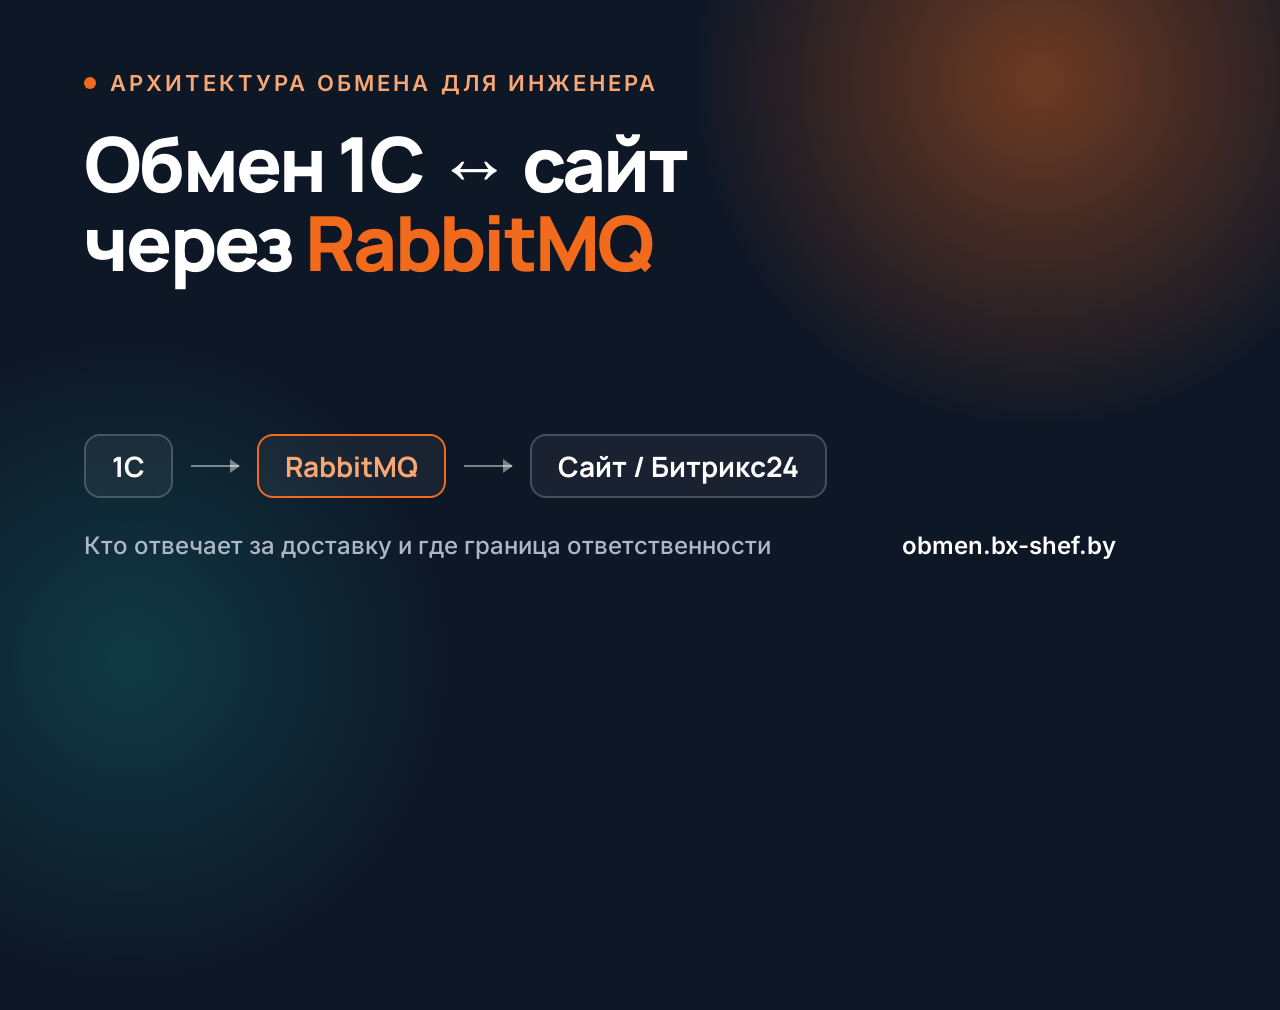
==== print/og.html @ 6f81322d "feat: add Open Graph share images for both pages - print/og.html: 1200x630 card in the cover style; " ====
<!doctype html>
<!-- Open Graph share cards, 1200×630, rendered by render.py to
     site/files/og.png (index.html) and site/files/og-plan.png (plan.html,
     via the #plan fragment).
     Card text is standalone, tuned for a small preview: re-sync by hand when a
     page title changes. -->
<html lang="ru"><head><meta charset="utf-8"><title>OG card</title>
<link rel="stylesheet" href="fonts.css">
<style>
*{margin:0;padding:0;box-sizing:border-box}
html,body{width:1200px;height:630px}
body{background:#0E1726;color:#fff;font-family:Inter,sans-serif;position:relative;overflow:hidden}
body:before{content:"";position:absolute;right:-220px;top:-300px;width:760px;height:760px;border-radius:50%;
  background:radial-gradient(circle,rgba(242,107,29,.42),rgba(242,107,29,0) 65%)}
body:after{content:"";position:absolute;left:-220px;bottom:-380px;width:700px;height:700px;border-radius:50%;
  background:radial-gradient(circle,rgba(18,124,122,.35),rgba(18,124,122,0) 65%)}
.card{position:relative;z-index:1;height:100%;padding:72px 84px;display:flex;flex-direction:column}
.tag{display:flex;align-items:center;gap:14px;font:600 22px/1 Inter;letter-spacing:.14em;text-transform:uppercase;color:#F7A774}
.tag i{width:12px;height:12px;border-radius:50%;background:#F26B1D}
h1{font:800 76px/1.04 Manrope;letter-spacing:-.035em;margin-top:30px}
h1 span{color:#F26B1D}
.flow{display:flex;align-items:center;gap:18px;margin-top:auto}
.pill{padding:16px 26px;border-radius:16px;font:700 28px/1 Manrope;border:2px solid rgba(255,255,255,.2);background:rgba(255,255,255,.05)}
.pill.o{border-color:#F26B1D;color:#F7A774}
.arrow{width:48px;height:2px;background:rgba(255,255,255,.45);position:relative}
.arrow:after{content:"";position:absolute;right:-1px;top:-6px;border:7px solid transparent;border-left:10px solid rgba(255,255,255,.45);border-right:0}
.foot{display:flex;justify-content:space-between;align-items:flex-end;margin-top:36px;font:500 24px/1 Inter;color:#AEB7C6}
.foot b{color:#fff;font-weight:600}
.plan{display:none}
body.is-plan .plan{display:block}
body.is-plan .deck{display:none}
</style></head>
<body>
<div class="card">
  <div class="tag"><i></i><span class="deck">Архитектура обмена для инженера</span><span class="plan">План работ для 1С-программиста</span></div>
  <h1 class="deck">Обмен 1С ↔ сайт<br>через <span>RabbitMQ</span></h1>
  <h1 class="plan">Обмен 1С ↔ Битрикс24<br>через <span>RabbitMQ</span></h1>
  <div class="flow">
    <div class="pill">1С</div><div class="arrow"></div>
    <div class="pill o">RabbitMQ</div><div class="arrow"></div>
    <div class="pill">Сайт / Битрикс24</div>
  </div>
  <div class="foot"><span class="deck">Кто отвечает за доставку и где граница ответственности</span><span class="plan">Что поставить, что решить, что написать · чек-лист приёмки</span><b>obmen.bx-shef.by</b></div>
</div>
<script>if(location.hash==='#plan')document.body.classList.add('is-plan');</script>
</body></html>
---- print/fonts.css ----
/* Static instances of variable OFL fonts (see fonts/OFL-*.txt).
 * Static, not variable: Chromium embeds variable fonts as Type 3 glyphs, which
 * printer drivers rasterise; static TrueType prints as vector text. */
@font-face{font-family:"Inter";src:url("fonts/Inter-400.ttf");font-weight:400;}
@font-face{font-family:"Inter";src:url("fonts/Inter-500.ttf");font-weight:500;}
@font-face{font-family:"Inter";src:url("fonts/Inter-600.ttf");font-weight:600;}
@font-face{font-family:"Inter";src:url("fonts/Inter-700.ttf");font-weight:700;}
@font-face{font-family:"Inter";src:url("fonts/Inter-800.ttf");font-weight:800;}
@font-face{font-family:"Manrope";src:url("fonts/Manrope-600.ttf");font-weight:600;}
@font-face{font-family:"Manrope";src:url("fonts/Manrope-700.ttf");font-weight:700;}
@font-face{font-family:"Manrope";src:url("fonts/Manrope-800.ttf");font-weight:800;}
@font-face{font-family:"JB";src:url("fonts/JBMono-500.ttf");font-weight:500;}
@font-face{font-family:"JB";src:url("fonts/JBMono-600.ttf");font-weight:600;}
@font-face{font-family:"JB";src:url("fonts/JBMono-700.ttf");font-weight:700;}
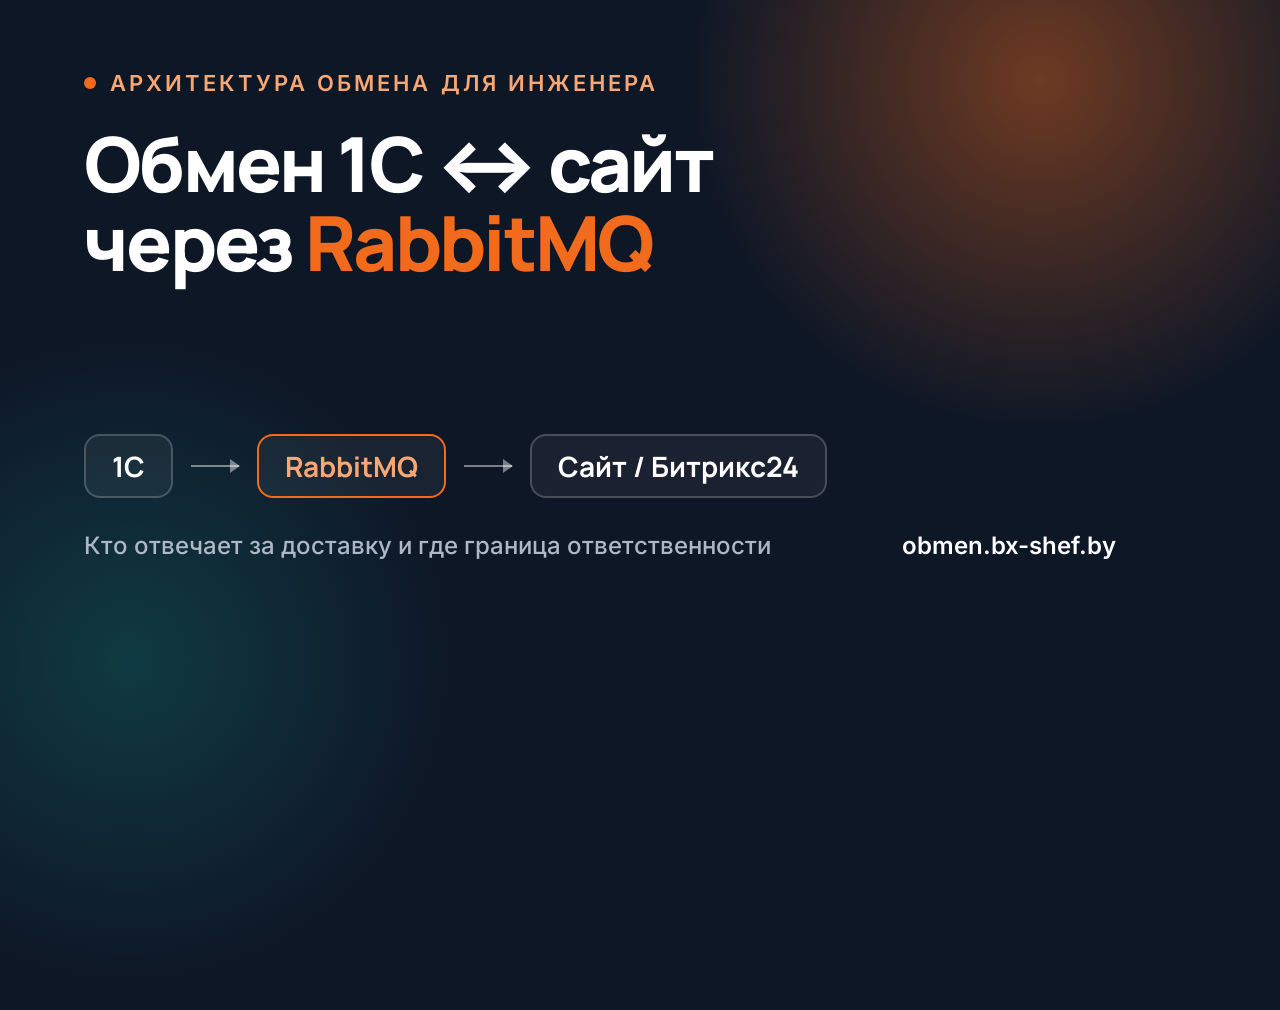
==== commit 2ea27669: "fix: font fallbacks for ↔/✕, stricter og:image checks in CI - og.html, presentation.html, plan.html:" ====
--- a/print/og.html
+++ b/print/og.html
@@ -3,13 +3,15 @@
      site/files/og.png (index.html) and site/files/og-plan.png (plan.html,
      via the #plan fragment).
      Card text is standalone, tuned for a small preview: re-sync by hand when a
-     page title changes. -->
+     page title or description changes.
+     Font stacks list our own fonts as fallbacks: Manrope has no ↔ (Inter has),
+     neither has ✕ (JB has), and a system fallback varies between machines. -->
 <html lang="ru"><head><meta charset="utf-8"><title>OG card</title>
 <link rel="stylesheet" href="fonts.css">
 <style>
 *{margin:0;padding:0;box-sizing:border-box}
 html,body{width:1200px;height:630px}
-body{background:#0E1726;color:#fff;font-family:Inter,sans-serif;position:relative;overflow:hidden}
+body{background:#0E1726;color:#fff;font-family:Inter,JB,sans-serif;position:relative;overflow:hidden}
 body:before{content:"";position:absolute;right:-220px;top:-300px;width:760px;height:760px;border-radius:50%;
   background:radial-gradient(circle,rgba(242,107,29,.42),rgba(242,107,29,0) 65%)}
 body:after{content:"";position:absolute;left:-220px;bottom:-380px;width:700px;height:700px;border-radius:50%;
@@ -17,7 +19,7 @@
 .card{position:relative;z-index:1;height:100%;padding:72px 84px;display:flex;flex-direction:column}
 .tag{display:flex;align-items:center;gap:14px;font:600 22px/1 Inter;letter-spacing:.14em;text-transform:uppercase;color:#F7A774}
 .tag i{width:12px;height:12px;border-radius:50%;background:#F26B1D}
-h1{font:800 76px/1.04 Manrope;letter-spacing:-.035em;margin-top:30px}
+h1{font:800 76px/1.04 Manrope,Inter;letter-spacing:-.035em;margin-top:30px}
 h1 span{color:#F26B1D}
 .flow{display:flex;align-items:center;gap:18px;margin-top:auto}
 .pill{padding:16px 26px;border-radius:16px;font:700 28px/1 Manrope;border:2px solid rgba(255,255,255,.2);background:rgba(255,255,255,.05)}
